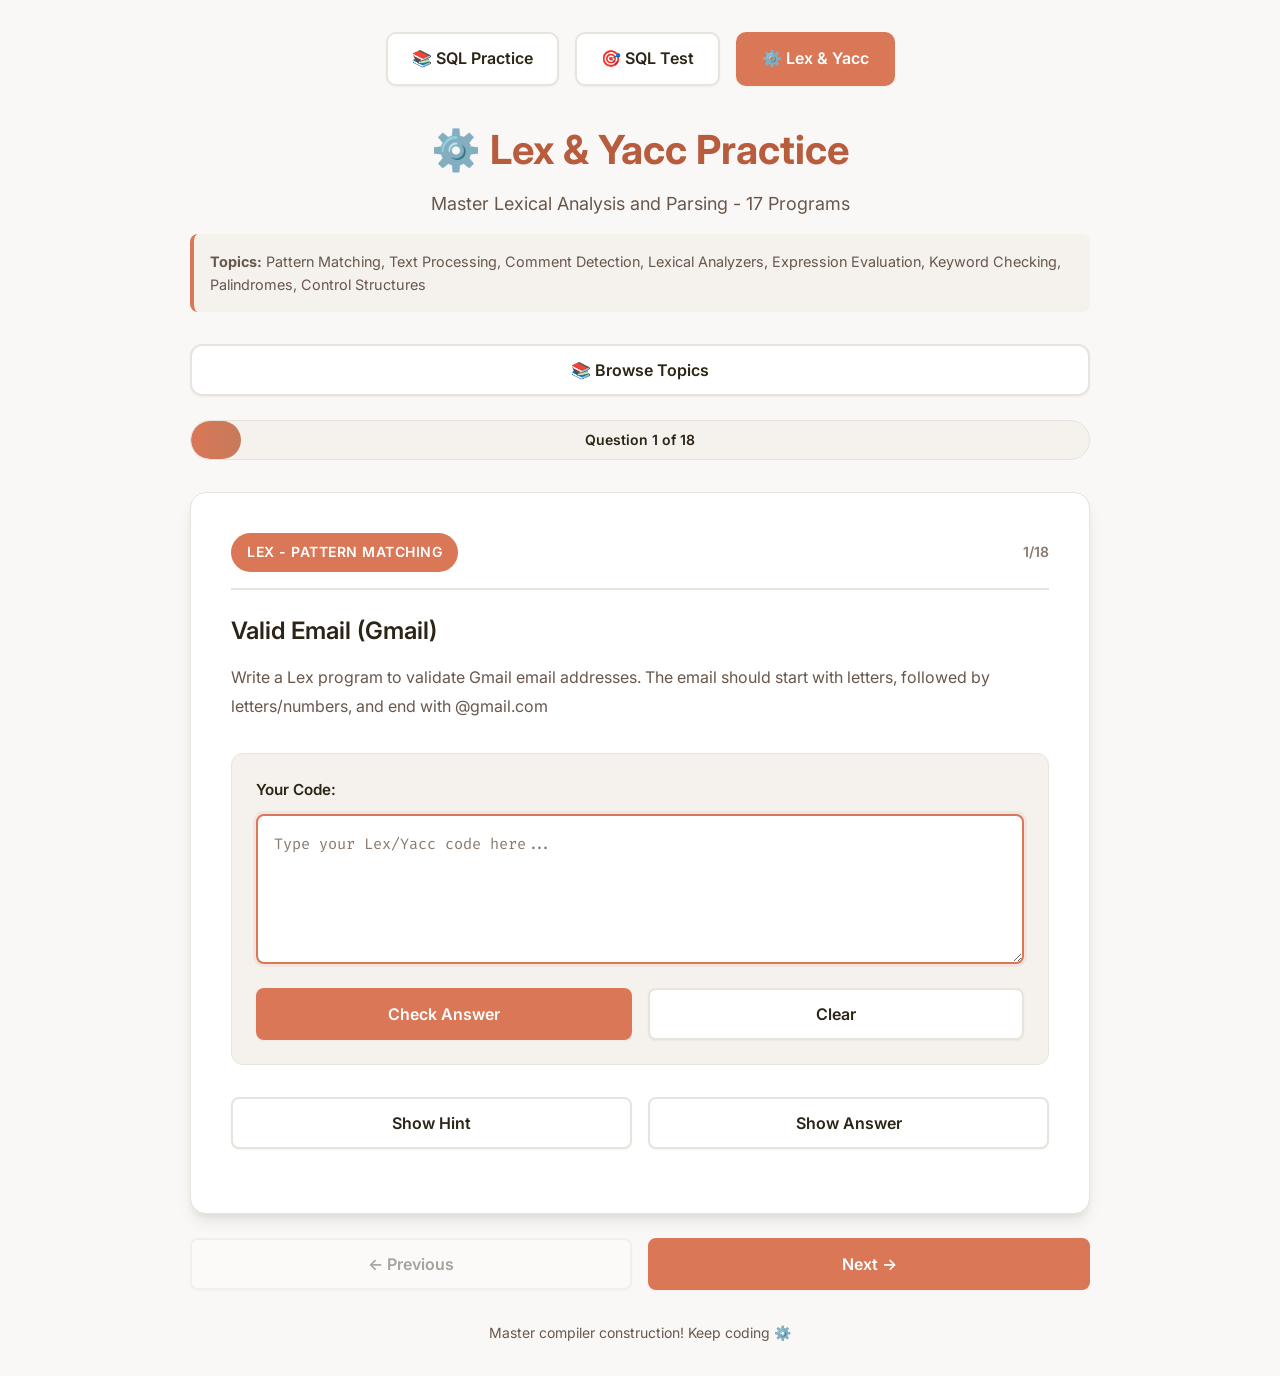
==== lex-yacc.html @ 9ffd22e0 "Add Lex & Yacc section with 17 practice programs New Files Created: - LEX_YACC_REFERENCE.md: Compreh" ====
<!DOCTYPE html>
<html lang="en">
<head>
    <meta charset="UTF-8">
    <meta name="viewport" content="width=device-width, initial-scale=1.0">
    <title>Lex & Yacc Practice</title>
    <link rel="stylesheet" href="styles.css">
    <link rel="preconnect" href="https://fonts.googleapis.com">
    <link rel="preconnect" href="https://fonts.gstatic.com" crossorigin>
    <link href="https://fonts.googleapis.com/css2?family=Inter:wght@300;400;500;600;700&family=Fira+Code:wght@400;500&display=swap" rel="stylesheet">
</head>
<body>
    <div class="container">
        <div class="section-nav">
            <a href="index.html" class="section-link">📚 SQL Practice</a>
            <a href="test.html" class="section-link">🎯 SQL Test</a>
            <a href="lex-yacc.html" class="section-link active">⚙️ Lex & Yacc</a>
        </div>

        <header>
            <h1>⚙️ Lex & Yacc Practice</h1>
            <p class="subtitle">Master Lexical Analysis and Parsing - 17 Programs</p>
            <div class="schema-info">
                <strong>Topics:</strong> Pattern Matching, Text Processing, Comment Detection, Lexical Analyzers,
                Expression Evaluation, Keyword Checking, Palindromes, Control Structures
            </div>
        </header>

        <div class="topics-section">
            <button class="topics-toggle" id="topicsToggle">
                📚 Browse Topics
            </button>
            <div class="topics-dropdown hidden" id="topicsDropdown">
                <div class="topics-grid" id="topicsGrid">
                    <!-- Topics will be dynamically generated -->
                </div>
            </div>
        </div>

        <div class="progress-bar">
            <div class="progress-fill" id="progressFill"></div>
            <span class="progress-text" id="progressText">Question 1 of 17</span>
        </div>

        <main class="card">
            <div class="question-header">
                <span class="category" id="category">Lex</span>
                <span class="question-number" id="questionNumber">1/17</span>
            </div>

            <div class="question-content">
                <h2 id="questionTitle">Loading...</h2>
                <p id="questionDescription"></p>
            </div>

            <div class="sql-input-section">
                <label for="sqlInput">Your Code:</label>
                <textarea id="sqlInput" placeholder="Type your Lex/Yacc code here..." spellcheck="false"></textarea>
                <div class="input-actions">
                    <button class="btn btn-check" id="checkBtn">
                        Check Answer
                    </button>
                    <button class="btn btn-clear" id="clearBtn">
                        Clear
                    </button>
                </div>
            </div>

            <div class="feedback-box hidden" id="feedbackBox">
                <div class="feedback-content" id="feedbackContent"></div>
            </div>

            <div class="button-group">
                <button class="btn btn-hint" id="hintBtn">
                    Show Hint
                </button>
                <button class="btn btn-answer" id="answerBtn">
                    Show Answer
                </button>
            </div>

            <div class="hint-box hidden" id="hintBox">
                <h3>Hint</h3>
                <p id="hintContent"></p>
            </div>

            <div class="answer-box hidden" id="answerBox">
                <h3>Correct Answer</h3>
                <pre><code id="answerContent"></code></pre>
            </div>
        </main>

        <nav class="navigation">
            <button class="btn btn-nav" id="prevBtn">
                ← Previous
            </button>
            <button class="btn btn-nav btn-nav-primary" id="nextBtn">
                Next →
            </button>
        </nav>

        <footer>
            <p>Master compiler construction! Keep coding ⚙️</p>
        </footer>
    </div>

    <script src="lex-yacc-questions.js"></script>
    <script>
        // Use Lex & Yacc questions
        const questions = lexYaccQuestions;
    </script>
    <script src="script.js"></script>
</body>
</html>
---- styles.css ----
:root {
    /* Claude-inspired color palette */
    --primary-color: #D97757;
    --primary-dark: #B85C3E;
    --primary-light: #E69573;
    --accent-color: #C77A5A;
    --success-color: #6B9E78;
    --success-light: #E8F5E9;
    --warning-color: #E3A857;
    --warning-light: #FFF4E6;
    --error-color: #D16055;
    --error-light: #FFEBEE;
    --text-primary: #2C2416;
    --text-secondary: #68574C;
    --text-light: #8A7A6E;
    --bg-primary: #FAF8F6;
    --bg-secondary: #F5F1ED;
    --bg-card: #FFFFFF;
    --border-color: #E8E3DD;
    --shadow-sm: 0 1px 2px 0 rgba(44, 36, 22, 0.05);
    --shadow-md: 0 4px 6px -1px rgba(44, 36, 22, 0.08), 0 2px 4px -1px rgba(44, 36, 22, 0.04);
    --shadow-lg: 0 10px 15px -3px rgba(44, 36, 22, 0.1), 0 4px 6px -2px rgba(44, 36, 22, 0.05);
    --shadow-xl: 0 20px 25px -5px rgba(44, 36, 22, 0.12), 0 10px 10px -5px rgba(44, 36, 22, 0.06);
}

* {
    margin: 0;
    padding: 0;
    box-sizing: border-box;
}

body {
    font-family: 'Inter', -apple-system, BlinkMacSystemFont, 'Segoe UI', Roboto, sans-serif;
    background-color: var(--bg-primary);
    min-height: 100vh;
    padding: 2rem 1rem;
    color: var(--text-primary);
    line-height: 1.6;
}

.container {
    max-width: 900px;
    margin: 0 auto;
    animation: fadeIn 0.6s ease-in;
}

@keyframes fadeIn {
    from {
        opacity: 0;
        transform: translateY(20px);
    }
    to {
        opacity: 1;
        transform: translateY(0);
    }
}

/* Section Navigation */
.section-nav {
    display: flex;
    gap: 1rem;
    justify-content: center;
    margin-bottom: 2rem;
}

.section-link {
    padding: 0.75rem 1.5rem;
    background: var(--bg-card);
    color: var(--text-primary);
    border: 2px solid var(--border-color);
    border-radius: 10px;
    text-decoration: none;
    font-weight: 600;
    font-size: 1rem;
    transition: all 0.3s ease;
    box-shadow: var(--shadow-sm);
}

.section-link:hover {
    background: var(--bg-secondary);
    border-color: var(--primary-color);
    transform: translateY(-2px);
    box-shadow: var(--shadow-md);
}

.section-link.active {
    background: var(--primary-color);
    color: white;
    border-color: var(--primary-color);
}

/* Header Styles */
header {
    text-align: center;
    margin-bottom: 2rem;
    color: var(--text-primary);
}

header h1 {
    font-size: 2.5rem;
    font-weight: 700;
    margin-bottom: 0.5rem;
    color: var(--primary-dark);
}

.subtitle {
    font-size: 1.125rem;
    color: var(--text-secondary);
    font-weight: 400;
}

.schema-info {
    margin-top: 1rem;
    padding: 1rem;
    background: var(--bg-secondary);
    border-left: 4px solid var(--primary-color);
    border-radius: 8px;
    text-align: left;
    font-size: 0.9rem;
    color: var(--text-secondary);
    line-height: 1.6;
}

/* Topics Section */
.topics-section {
    margin-bottom: 1.5rem;
    position: relative;
}

.topics-toggle {
    width: 100%;
    padding: 0.875rem 1.5rem;
    background: var(--bg-card);
    color: var(--text-primary);
    border: 2px solid var(--border-color);
    border-radius: 12px;
    font-size: 1rem;
    font-weight: 600;
    cursor: pointer;
    transition: all 0.3s ease;
    font-family: 'Inter', sans-serif;
    box-shadow: var(--shadow-sm);
    display: flex;
    align-items: center;
    justify-content: center;
    gap: 0.5rem;
}

.topics-toggle:hover {
    background: var(--bg-secondary);
    border-color: var(--primary-color);
    transform: translateY(-2px);
    box-shadow: var(--shadow-md);
}

.topics-toggle.active {
    background: var(--primary-color);
    color: white;
    border-color: var(--primary-color);
}

.topics-dropdown {
    margin-top: 1rem;
    background: var(--bg-card);
    border: 2px solid var(--border-color);
    border-radius: 12px;
    padding: 1.5rem;
    box-shadow: var(--shadow-lg);
    animation: slideDown 0.3s ease;
}

@keyframes slideDown {
    from {
        opacity: 0;
        transform: translateY(-10px);
    }
    to {
        opacity: 1;
        transform: translateY(0);
    }
}

.topics-grid {
    display: grid;
    grid-template-columns: repeat(auto-fill, minmax(200px, 1fr));
    gap: 0.75rem;
}

.topic-item {
    padding: 0.75rem 1rem;
    background: var(--bg-secondary);
    border: 2px solid var(--border-color);
    border-radius: 8px;
    cursor: pointer;
    transition: all 0.3s ease;
    text-align: center;
    font-weight: 500;
    color: var(--text-primary);
}

.topic-item:hover {
    background: var(--primary-light);
    border-color: var(--primary-color);
    color: white;
    transform: translateY(-2px);
    box-shadow: var(--shadow-md);
}

.topic-item .topic-name {
    font-weight: 600;
    margin-bottom: 0.25rem;
}

.topic-item .topic-count {
    font-size: 0.875rem;
    opacity: 0.8;
}

/* Progress Bar */
.progress-bar {
    background: var(--bg-secondary);
    border-radius: 50px;
    height: 40px;
    margin-bottom: 2rem;
    overflow: hidden;
    position: relative;
    border: 1px solid var(--border-color);
}

.progress-fill {
    height: 100%;
    background: linear-gradient(90deg, var(--primary-color), var(--accent-color));
    border-radius: 50px;
    transition: width 0.4s ease;
}

.progress-text {
    position: absolute;
    top: 50%;
    left: 50%;
    transform: translate(-50%, -50%);
    color: var(--text-primary);
    font-weight: 600;
    font-size: 0.875rem;
}

/* Card Styles */
.card {
    background: var(--bg-card);
    border-radius: 16px;
    padding: 2.5rem;
    box-shadow: var(--shadow-lg);
    margin-bottom: 1.5rem;
    border: 1px solid var(--border-color);
    animation: slideUp 0.4s ease;
}

@keyframes slideUp {
    from {
        opacity: 0;
        transform: translateY(30px);
    }
    to {
        opacity: 1;
        transform: translateY(0);
    }
}

/* Question Header */
.question-header {
    display: flex;
    justify-content: space-between;
    align-items: center;
    margin-bottom: 1.5rem;
    padding-bottom: 1rem;
    border-bottom: 2px solid var(--border-color);
}

.category {
    display: inline-block;
    background: var(--primary-color);
    color: white;
    padding: 0.5rem 1rem;
    border-radius: 20px;
    font-size: 0.875rem;
    font-weight: 600;
    text-transform: uppercase;
    letter-spacing: 0.5px;
}

.question-number {
    color: var(--text-light);
    font-weight: 600;
    font-size: 0.875rem;
}

/* Question Content */
.question-content {
    margin-bottom: 2rem;
}

.question-content h2 {
    font-size: 1.5rem;
    color: var(--text-primary);
    margin-bottom: 1rem;
    font-weight: 600;
    line-height: 1.4;
}

.question-content p {
    color: var(--text-secondary);
    font-size: 1rem;
    line-height: 1.8;
}

/* SQL Input Section */
.sql-input-section {
    margin-bottom: 2rem;
    padding: 1.5rem;
    background: var(--bg-secondary);
    border-radius: 12px;
    border: 1px solid var(--border-color);
}

.sql-input-section label {
    display: block;
    font-weight: 600;
    color: var(--text-primary);
    margin-bottom: 0.75rem;
    font-size: 0.95rem;
}

#sqlInput {
    width: 100%;
    min-height: 150px;
    padding: 1rem;
    border: 2px solid var(--border-color);
    border-radius: 8px;
    font-family: 'Fira Code', 'Courier New', monospace;
    font-size: 0.95rem;
    line-height: 1.6;
    resize: vertical;
    background: var(--bg-card);
    color: var(--text-primary);
    transition: border-color 0.3s ease, box-shadow 0.3s ease;
}

#sqlInput:focus {
    outline: none;
    border-color: var(--primary-color);
    box-shadow: 0 0 0 3px rgba(217, 119, 87, 0.1);
}

#sqlInput::placeholder {
    color: var(--text-light);
}

.input-actions {
    display: flex;
    gap: 1rem;
    margin-top: 1rem;
}

/* Feedback Box */
.feedback-box {
    margin-bottom: 1.5rem;
    padding: 1.25rem;
    border-radius: 12px;
    animation: expandIn 0.3s ease;
    border-width: 2px;
    border-style: solid;
}

@keyframes expandIn {
    from {
        opacity: 0;
        max-height: 0;
        transform: scaleY(0.8);
    }
    to {
        opacity: 1;
        max-height: 500px;
        transform: scaleY(1);
    }
}

.feedback-box.correct {
    background: var(--success-light);
    border-color: var(--success-color);
}

.feedback-box.nearly-correct {
    background: var(--warning-light);
    border-color: var(--warning-color);
}

.feedback-box.incorrect {
    background: var(--error-light);
    border-color: var(--error-color);
}

.feedback-content {
    display: flex;
    align-items: flex-start;
    gap: 0.75rem;
}

.feedback-icon {
    font-size: 1.5rem;
    line-height: 1;
    flex-shrink: 0;
}

.feedback-message {
    flex: 1;
}

.feedback-message h4 {
    font-size: 1.125rem;
    font-weight: 600;
    margin-bottom: 0.5rem;
}

.feedback-box.correct .feedback-message h4 {
    color: var(--success-color);
}

.feedback-box.nearly-correct .feedback-message h4 {
    color: #D97706;
}

.feedback-box.incorrect .feedback-message h4 {
    color: var(--error-color);
}

.feedback-message p {
    color: var(--text-secondary);
    font-size: 0.95rem;
    line-height: 1.6;
}

.feedback-details {
    margin-top: 0.75rem;
    padding-top: 0.75rem;
    border-top: 1px solid currentColor;
    opacity: 0.7;
    font-size: 0.875rem;
}

/* Button Styles */
.button-group {
    display: flex;
    gap: 1rem;
    margin-bottom: 1.5rem;
    flex-wrap: wrap;
}

.btn {
    flex: 1;
    min-width: 150px;
    padding: 0.875rem 1.5rem;
    border: 2px solid transparent;
    border-radius: 8px;
    font-size: 1rem;
    font-weight: 600;
    cursor: pointer;
    transition: all 0.3s ease;
    font-family: 'Inter', sans-serif;
    box-shadow: var(--shadow-sm);
}

.btn:hover {
    transform: translateY(-2px);
    box-shadow: var(--shadow-md);
}

.btn:active {
    transform: translateY(0);
}

.btn-check {
    background: var(--primary-color);
    color: white;
}

.btn-check:hover {
    background: var(--primary-dark);
}

.btn-clear {
    background: var(--bg-card);
    color: var(--text-primary);
    border-color: var(--border-color);
}

.btn-clear:hover {
    background: var(--bg-secondary);
    border-color: var(--text-light);
}

.btn-hint {
    background: var(--bg-card);
    color: var(--text-primary);
    border-color: var(--border-color);
}

.btn-hint:hover {
    background: var(--warning-light);
    border-color: var(--warning-color);
    color: var(--text-primary);
}

.btn-answer {
    background: var(--bg-card);
    color: var(--text-primary);
    border-color: var(--border-color);
}

.btn-answer:hover {
    background: var(--bg-secondary);
    border-color: var(--primary-color);
    color: var(--primary-color);
}

/* Hint and Answer Boxes */
.hint-box,
.answer-box {
    margin-top: 1.5rem;
    padding: 1.5rem;
    border-radius: 12px;
    animation: expandIn 0.3s ease;
    border: 2px solid;
}

.hint-box {
    background: var(--warning-light);
    border-color: var(--warning-color);
}

.answer-box {
    background: var(--bg-secondary);
    border-color: var(--primary-color);
}

.hint-box h3,
.answer-box h3 {
    font-size: 1.125rem;
    margin-bottom: 0.75rem;
    font-weight: 600;
    color: var(--text-primary);
}

.hint-box p {
    color: var(--text-secondary);
    font-weight: 500;
}

.answer-box pre {
    background: var(--text-primary);
    padding: 1.25rem;
    border-radius: 8px;
    overflow-x: auto;
    margin-top: 0.75rem;
}

.answer-box code {
    font-family: 'Fira Code', 'Courier New', monospace;
    color: #A7F3D0;
    font-size: 0.925rem;
    line-height: 1.6;
    white-space: pre-wrap;
    word-break: break-word;
}

.hidden {
    display: none;
}

/* Navigation */
.navigation {
    display: flex;
    gap: 1rem;
    margin-bottom: 2rem;
}

.btn-nav {
    background: var(--bg-card);
    color: var(--text-primary);
    border-color: var(--border-color);
}

.btn-nav:hover {
    background: var(--bg-secondary);
    border-color: var(--primary-color);
}

.btn-nav:disabled {
    opacity: 0.4;
    cursor: not-allowed;
    transform: none;
}

.btn-nav:disabled:hover {
    background: var(--bg-card);
    border-color: var(--border-color);
    box-shadow: var(--shadow-sm);
}

.btn-nav-primary {
    background: var(--primary-color);
    color: white;
    border-color: var(--primary-color);
}

.btn-nav-primary:hover {
    background: var(--primary-dark);
    border-color: var(--primary-dark);
}

/* Footer */
footer {
    text-align: center;
    color: var(--text-secondary);
    font-size: 0.875rem;
    margin-top: 2rem;
}

/* Responsive Design */
@media (max-width: 768px) {
    body {
        padding: 1rem 0.5rem;
    }

    header h1 {
        font-size: 2rem;
    }

    .card {
        padding: 1.5rem;
        border-radius: 12px;
    }

    .button-group,
    .input-actions {
        flex-direction: column;
    }

    .btn {
        min-width: 100%;
    }

    .question-content h2 {
        font-size: 1.25rem;
    }

    .navigation {
        flex-direction: column;
    }

    #sqlInput {
        min-height: 120px;
    }

    .topics-grid {
        grid-template-columns: repeat(auto-fill, minmax(150px, 1fr));
    }
}

@media (max-width: 480px) {
    header h1 {
        font-size: 1.75rem;
    }

    .subtitle {
        font-size: 1rem;
    }

    .card {
        padding: 1.25rem;
    }

    .question-content h2 {
        font-size: 1.125rem;
    }

    .sql-input-section {
        padding: 1rem;
    }

    .topics-grid {
        grid-template-columns: 1fr;
    }

    .section-nav {
        flex-direction: column;
        gap: 0.5rem;
    }

    .section-link {
        width: 100%;
        text-align: center;
    }
}

/* Scrollbar Styling */
::-webkit-scrollbar {
    width: 10px;
    height: 10px;
}

::-webkit-scrollbar-track {
    background: var(--bg-secondary);
    border-radius: 5px;
}

::-webkit-scrollbar-thumb {
    background: var(--primary-color);
    border-radius: 5px;
}

::-webkit-scrollbar-thumb:hover {
    background: var(--primary-dark);
}

/* Selection Styling */
::selection {
    background: var(--primary-light);
    color: white;
}

::-moz-selection {
    background: var(--primary-light);
    color: white;
}
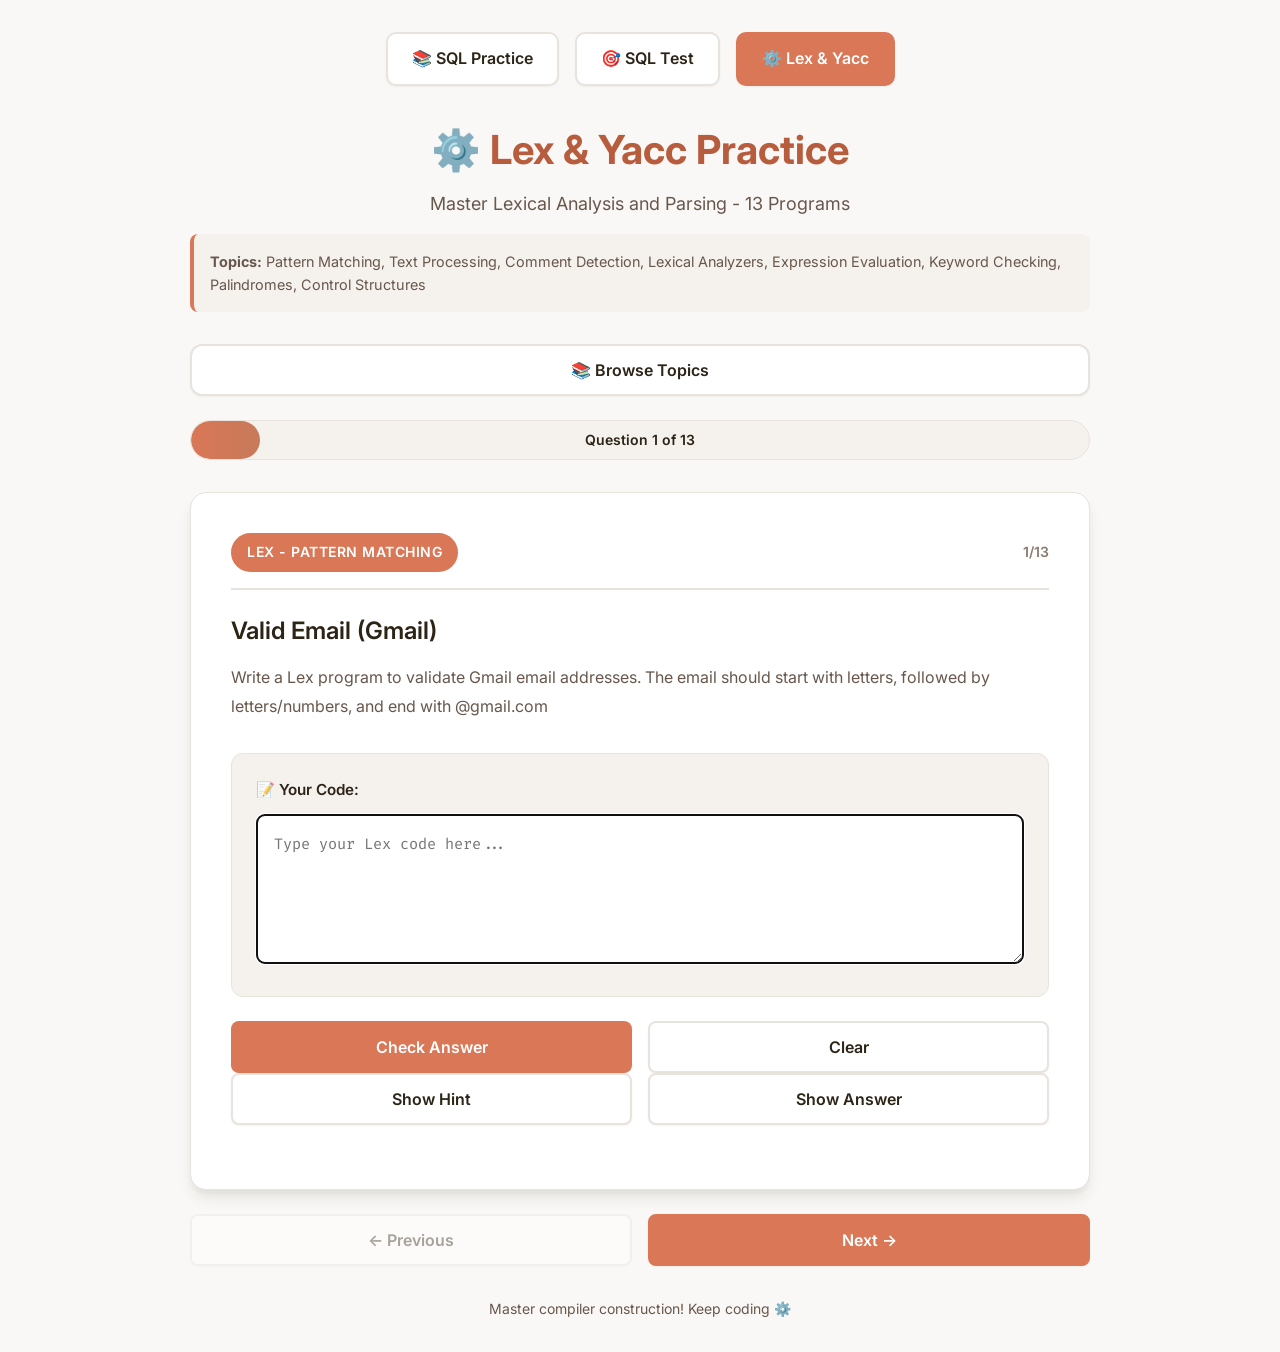
==== commit 30d3c1ab: "Add dual input boxes for Lex+Yacc combined questions - Restructured lex-yacc-questions.js: Combined " ====
--- a/lex-yacc.html
+++ b/lex-yacc.html
@@ -19,7 +19,7 @@
 
         <header>
             <h1>⚙️ Lex & Yacc Practice</h1>
-            <p class="subtitle">Master Lexical Analysis and Parsing - 17 Programs</p>
+            <p class="subtitle">Master Lexical Analysis and Parsing - 13 Programs</p>
             <div class="schema-info">
                 <strong>Topics:</strong> Pattern Matching, Text Processing, Comment Detection, Lexical Analyzers,
                 Expression Evaluation, Keyword Checking, Palindromes, Control Structures
@@ -39,13 +39,13 @@
 
         <div class="progress-bar">
             <div class="progress-fill" id="progressFill"></div>
-            <span class="progress-text" id="progressText">Question 1 of 17</span>
+            <span class="progress-text" id="progressText">Question 1 of 13</span>
         </div>
 
         <main class="card">
             <div class="question-header">
                 <span class="category" id="category">Lex</span>
-                <span class="question-number" id="questionNumber">1/17</span>
+                <span class="question-number" id="questionNumber">1/13</span>
             </div>
 
             <div class="question-content">
@@ -53,17 +53,25 @@
                 <p id="questionDescription"></p>
             </div>
 
+            <!-- Lex Input Section (always shown) -->
             <div class="sql-input-section">
-                <label for="sqlInput">Your Code:</label>
-                <textarea id="sqlInput" placeholder="Type your Lex/Yacc code here..." spellcheck="false"></textarea>
-                <div class="input-actions">
-                    <button class="btn btn-check" id="checkBtn">
-                        Check Answer
-                    </button>
-                    <button class="btn btn-clear" id="clearBtn">
-                        Clear
-                    </button>
-                </div>
+                <label for="lexInput" id="lexInputLabel">Your Code:</label>
+                <textarea id="lexInput" placeholder="Type your Lex code here..." spellcheck="false"></textarea>
+            </div>
+
+            <!-- Yacc Input Section (shown only for combined questions) -->
+            <div class="sql-input-section hidden" id="yaccInputSection">
+                <label for="yaccInput" id="yaccInputLabel">Yacc Code:</label>
+                <textarea id="yaccInput" placeholder="Type your Yacc code here..." spellcheck="false"></textarea>
+            </div>
+
+            <div class="input-actions">
+                <button class="btn btn-check" id="checkBtn">
+                    Check Answer
+                </button>
+                <button class="btn btn-clear" id="clearBtn">
+                    Clear
+                </button>
             </div>
 
             <div class="feedback-box hidden" id="feedbackBox">
@@ -85,8 +93,14 @@
             </div>
 
             <div class="answer-box hidden" id="answerBox">
-                <h3>Correct Answer</h3>
-                <pre><code id="answerContent"></code></pre>
+                <div id="lexAnswerSection">
+                    <h3 id="lexAnswerTitle">Correct Answer</h3>
+                    <pre><code id="lexAnswerContent"></code></pre>
+                </div>
+                <div id="yaccAnswerSection" class="hidden">
+                    <h3 id="yaccAnswerTitle">Yacc File</h3>
+                    <pre><code id="yaccAnswerContent"></code></pre>
+                </div>
             </div>
         </main>
 
--- a/styles.css
+++ b/styles.css
@@ -315,7 +315,7 @@
 
 /* SQL Input Section */
 .sql-input-section {
-    margin-bottom: 2rem;
+    margin-bottom: 1.5rem;
     padding: 1.5rem;
     background: var(--bg-secondary);
     border-radius: 12px;
@@ -330,7 +330,12 @@
     font-size: 0.95rem;
 }
 
-#sqlInput {
+.sql-input-section label::before {
+    content: '📝 ';
+    opacity: 0.7;
+}
+
+#sqlInput, #lexInput, #yaccInput {
     width: 100%;
     min-height: 150px;
     padding: 1rem;
@@ -572,6 +577,13 @@
     word-break: break-word;
 }
 
+/* Dual Answer Sections */
+#yaccAnswerSection {
+    margin-top: 1.5rem;
+    padding-top: 1.5rem;
+    border-top: 2px dashed var(--border-color);
+}
+
 .hidden {
     display: none;
 }
